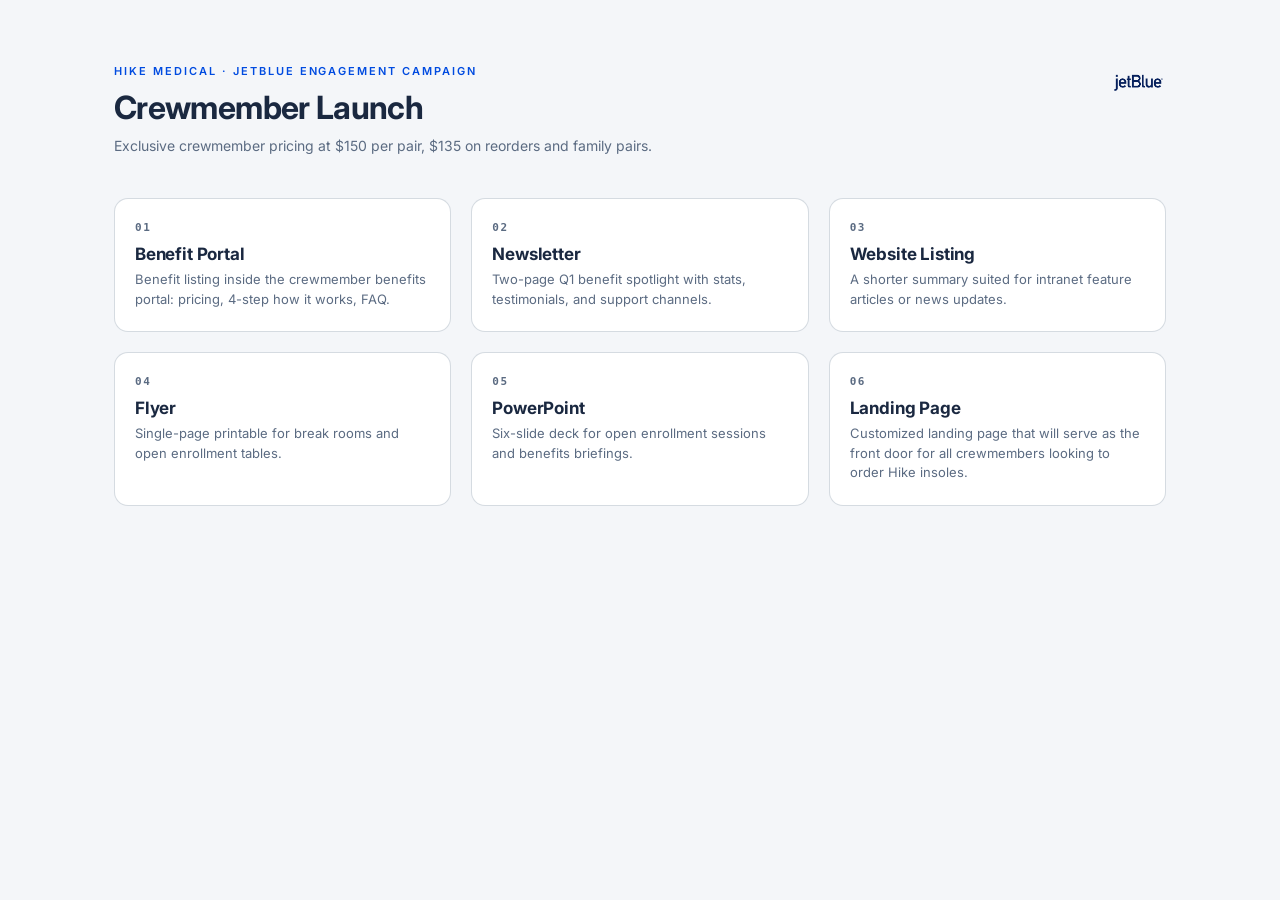
==== index.html @ d5172077 "Add files via upload" ====
<!DOCTYPE html>
<html lang="en">
<head>
<meta charset="utf-8">
<meta name="viewport" content="width=device-width, initial-scale=1">
<title>JetBlue Crewmember Launch — Lookbook</title>
<link rel="preconnect" href="https://fonts.googleapis.com">
<link href="https://fonts.googleapis.com/css2?family=Inter:wght@400;500;600;700&display=swap" rel="stylesheet">
<link rel="stylesheet" href="css/style.css">
<style>
  .hub-header-row { display: flex; align-items: flex-start; justify-content: space-between; gap: 24px; flex-wrap: wrap; text-align: left; }
  .hub-header-row .copy { max-width: 640px; }
  .hub-header-row img { height: 26px; width: auto; margin-top: 4px; }
  @media (max-width: 620px) {
    .hub-header-row { flex-direction: column; }
    .hub-header-row img { height: 22px; }
  }
</style>
</head>
<body>

<div class="hub-shell">
  <div class="hub-header" style="text-align: left; margin-bottom: 44px;">
    <div class="hub-header-row">
      <div class="copy">
        <div class="eyebrow">Hike Medical · JetBlue Engagement Campaign</div>
        <h1 style="margin: 0 0 10px;">Crewmember Launch</h1>
        <p style="margin: 0;">Exclusive crewmember pricing at $150 per pair, $135 on reorders and family pairs.</p>
      </div>
      <img src="assets/jetblue-logo.png" alt="JetBlue">
    </div>
  </div>

  <div class="card-grid">
    <a class="asset-card" href="benefit-portal.html">
      <span class="num">01</span>
      <h3>Benefit Portal</h3>
      <p>Benefit listing inside the crewmember benefits portal: pricing, 4-step how it works, FAQ.</p>
    </a>
    <a class="asset-card" href="newsletter.html">
      <span class="num">02</span>
      <h3>Newsletter</h3>
      <p>Two-page Q1 benefit spotlight with stats, testimonials, and support channels.</p>
    </a>
    <a class="asset-card" href="website-listing.html">
      <span class="num">03</span>
      <h3>Website Listing</h3>
      <p>A shorter summary suited for intranet feature articles or news updates.</p>
    </a>
    <a class="asset-card" href="flyer.html">
      <span class="num">04</span>
      <h3>Flyer</h3>
      <p>Single-page printable for break rooms and open enrollment tables.</p>
    </a>
    <a class="asset-card" href="powerpoint.html">
      <span class="num">05</span>
      <h3>PowerPoint</h3>
      <p>Six-slide deck for open enrollment sessions and benefits briefings.</p>
    </a>
    <a class="asset-card" href="landing-page.html">
      <span class="num">06</span>
      <h3>Landing Page</h3>
      <p>Customized landing page that will serve as the front door for all crewmembers looking to order Hike insoles.</p>
    </a>
  </div>
</div>

</body>
</html>
---- css/style.css ----
/* JetBlue Lookbook — shared styles */

:root {
  --client-accent: #004BE0;
  --client-accent-dark: #0039AD;
  --ink: #1A2840;
  --text-gray: #5B6B82;
  --hairline: rgba(26, 58, 92, 0.10);
  --hairline-strong: rgba(26, 58, 92, 0.18);
  --paper: #FFFFFF;
  --canvas: #F4F6F9;
}

* { box-sizing: border-box; margin: 0; padding: 0; }

html, body {
  background: var(--canvas);
  color: var(--ink);
  font-family: 'Inter', system-ui, sans-serif;
  -webkit-font-smoothing: antialiased;
}

img { max-width: 100%; display: block; }
a { color: var(--client-accent); }

/* ---------- Hub (index.html) ---------- */

.hub-shell { max-width: 1100px; margin: 0 auto; padding: 64px 24px 96px; }

.hub-header { text-align: center; margin-bottom: 56px; }
.hub-header .eyebrow {
  font-size: 11px; letter-spacing: 0.18em; text-transform: uppercase;
  font-weight: 600; color: var(--client-accent); margin-bottom: 10px;
}
.hub-header h1 { font-size: 32px; font-weight: 700; letter-spacing: -0.02em; margin-bottom: 10px; }
.hub-header p { font-size: 14px; color: var(--text-gray); max-width: 560px; margin: 0 auto; }

.card-grid {
  display: grid;
  grid-template-columns: repeat(auto-fill, minmax(260px, 1fr));
  gap: 20px;
}

.asset-card {
  display: block; text-decoration: none; color: inherit;
  background: var(--paper);
  border: 1px solid var(--hairline-strong);
  border-radius: 14px;
  padding: 22px 20px;
  transition: transform .15s, box-shadow .15s;
}
.asset-card:hover { transform: translateY(-2px); box-shadow: 0 10px 30px rgba(16,24,40,0.10); }
.asset-card .num {
  font-family: ui-monospace, 'SF Mono', Menlo, monospace;
  font-size: 11px; color: var(--text-gray); letter-spacing: 0.14em;
  text-transform: uppercase; font-weight: 600; display: block; margin-bottom: 10px;
}
.asset-card h3 { font-size: 17px; font-weight: 700; letter-spacing: -0.01em; margin-bottom: 6px; }
.asset-card p { font-size: 13px; color: var(--text-gray); line-height: 1.5; }

/* ---------- Subpage chrome (every asset page) ---------- */

.subpage-bar { max-width: 1100px; margin: 0 auto; padding: 24px 24px 0; }
.subpage-bar a {
  font-size: 13px; font-weight: 600; color: var(--client-accent); text-decoration: none;
}
.subpage-bar a:hover { text-decoration: underline; }

.subpage-title {
  max-width: 1100px; margin: 0 auto; padding: 20px 24px 28px;
  border-bottom: 1px dashed var(--hairline-strong);
  display: flex; align-items: baseline; gap: 16px; flex-wrap: wrap;
}
.subpage-title .num {
  font-family: ui-monospace, 'SF Mono', Menlo, monospace;
  font-size: 11px; color: var(--text-gray); letter-spacing: 0.18em;
  text-transform: uppercase; font-weight: 600;
}
.subpage-title h2 { font-size: 22px; font-weight: 700; letter-spacing: -0.02em; }
.subpage-title .desc { font-size: 13px; color: var(--text-gray); font-style: italic; }

.subpage-content { max-width: 1100px; margin: 0 auto; padding: 32px 24px 64px; }

/* ---------- Generic browser-chrome frame (HTML-recreation pattern) ---------- */

.frame { background: #F0F2F5; border-radius: 16px; overflow: hidden; box-shadow: 0 8px 24px rgba(0,0,0,0.08); }
.frame-chrome {
  height: 36px; background: #DEE3EB; border-bottom: 1px solid #C8CFD9;
  display: flex; align-items: center; padding: 0 14px; gap: 8px;
}
.frame-chrome .dot { width: 11px; height: 11px; border-radius: 50%; background: #C9CED6; }

/* ---------- Comment widget ---------- */

#comments-root { margin-top: 40px; padding-top: 28px; border-top: 1px solid var(--hairline-strong); }
.comments-heading { font-size: 15px; font-weight: 700; margin-bottom: 14px; }
.comments-list { display: flex; flex-direction: column; gap: 12px; margin-bottom: 20px; }
.comment-item {
  background: var(--paper); border: 1px solid var(--hairline);
  border-radius: 10px; padding: 12px 14px;
}
.comment-item .meta { display: flex; justify-content: space-between; gap: 12px; margin-bottom: 4px; }
.comment-item .name { font-size: 12.5px; font-weight: 700; color: var(--ink); }
.comment-item .time { font-size: 11.5px; color: var(--text-gray); }
.comment-item .text { font-size: 13px; line-height: 1.5; color: var(--ink); white-space: pre-wrap; }
.comments-empty { font-size: 13px; color: var(--text-gray); font-style: italic; margin-bottom: 20px; }

.comment-form { display: flex; flex-direction: column; gap: 10px; max-width: 480px; }
.comment-form input, .comment-form textarea {
  font-family: inherit; font-size: 13px; padding: 10px 12px;
  border: 1px solid var(--hairline-strong); border-radius: 8px; background: var(--paper); color: var(--ink);
}
.comment-form textarea { min-height: 80px; resize: vertical; }
.comment-form button {
  align-self: flex-start; font-size: 13px; font-weight: 700; color: #fff;
  background: var(--client-accent); border: none; border-radius: 8px;
  padding: 9px 20px; cursor: pointer;
}
.comment-form button:hover { background: var(--client-accent-dark); }
.comment-form button:disabled { opacity: 0.6; cursor: not-allowed; }
.comments-status { font-size: 12px; color: var(--text-gray); }
.comments-status.error { color: #B4232A; }
.comments-disabled-note {
  font-size: 12.5px; color: var(--text-gray); font-style: italic;
  background: #FFF6E0; border: 1px dashed #E8C868; border-radius: 8px; padding: 10px 14px;
}
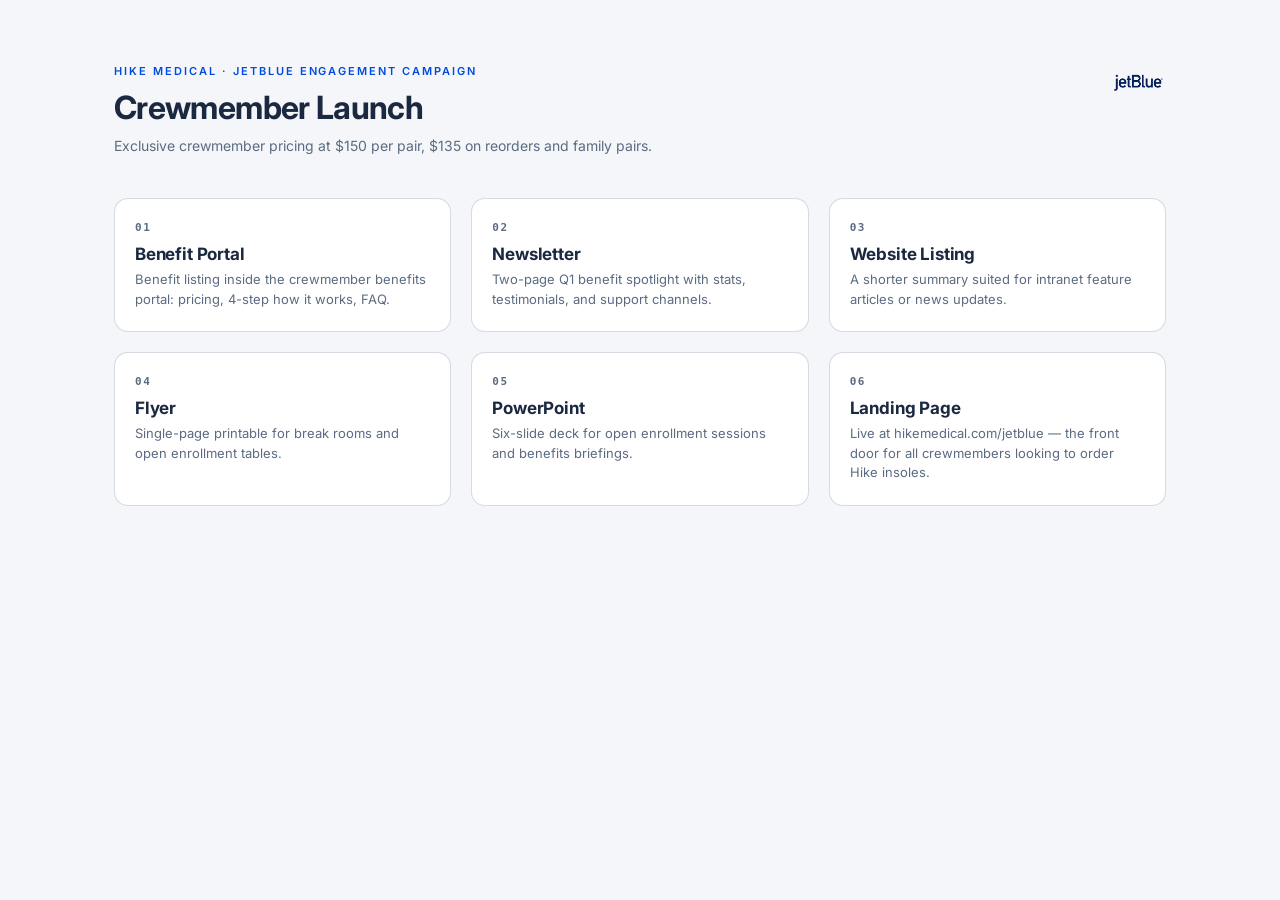
==== commit ac82c925: "Update index.html" ====
--- a/index.html
+++ b/index.html
@@ -57,10 +57,10 @@
       <h3>PowerPoint</h3>
       <p>Six-slide deck for open enrollment sessions and benefits briefings.</p>
     </a>
-    <a class="asset-card" href="landing-page.html">
+    <a class="asset-card" href="https://hikemedical.com/jetblue" target="_blank" rel="noopener">
       <span class="num">06</span>
       <h3>Landing Page</h3>
-      <p>Customized landing page that will serve as the front door for all crewmembers looking to order Hike insoles.</p>
+      <p>Live at hikemedical.com/jetblue — the front door for all crewmembers looking to order Hike insoles.</p>
     </a>
   </div>
 </div>
